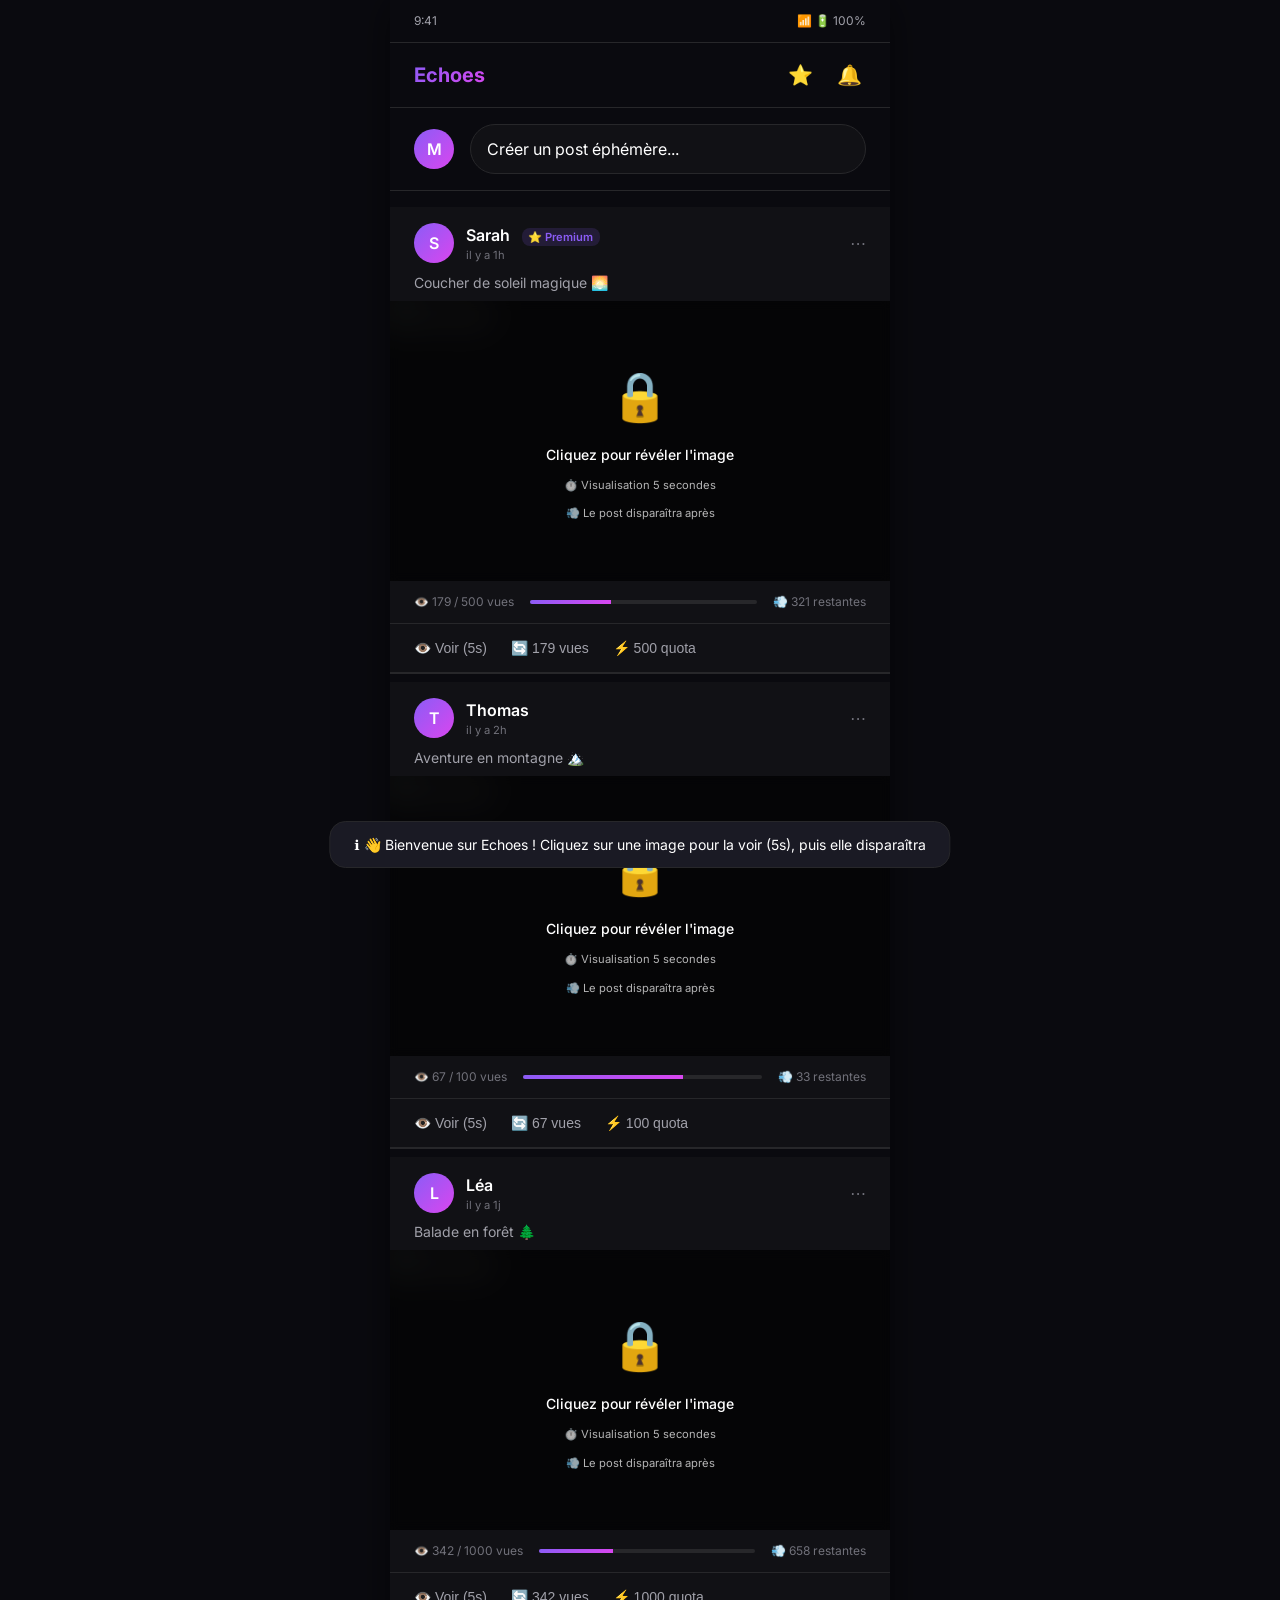
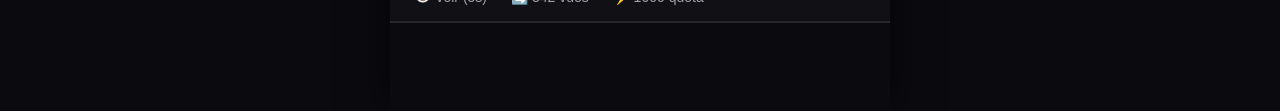
==== demo.html @ 2667cd4c "Ajout de la structure de base" ====
<!DOCTYPE html>
<html lang="fr">
<head>
    <meta charset="UTF-8">
    <meta name="viewport" content="width=device-width, initial-scale=1.0, user-scalable=no">
    <title>Echoes – Démo interactive</title>
    <link rel="stylesheet" href="asset/css/demo.css">
    <link href="https://fonts.googleapis.com/css2?family=Inter:opsz,wght@14..32,300;14..32,400;14..32,500;14..32,600;14..32,700&display=swap" rel="stylesheet">
</head>
<body>
    <div class="demo-container">
        <!-- Status Bar -->
        <div class="status-bar">
            <span>9:41</span>
            <span>📶 🔋 100%</span>
        </div>

        <!-- Header -->
        <div class="header">
            <div class="logo">Echoes</div>
            <div class="header-actions">
                <button class="icon-btn" id="upgradeBtn" title="Premium">⭐</button>
                <button class="icon-btn" id="notifBtn">🔔</button>
            </div>
        </div>

        <!-- Create Post Bar -->
        <div class="create-bar" id="createBar">
            <div class="avatar" id="userAvatar">M</div>
            <div class="create-input" id="openCreateModal">
                Créer un post éphémère...
            </div>
        </div>

        <!-- Feed -->
        <div class="feed" id="feed">
            <!-- Posts will be injected here -->
        </div>
    </div>

    <!-- Modal Création Post -->
    <div class="modal" id="createModal">
        <div class="modal-content">
            <div class="modal-header">
                <h3>Nouveau post</h3>
                <button class="icon-btn" id="closeModal">✕</button>
            </div>
            <div class="modal-body">
                <div class="media-preview" id="mediaPreview">
                    <span>📸</span>
                    <p>Cliquez pour ajouter un média</p>
                </div>
                <div class="quota-selector">
                    <label>Nombre de vues</label>
                    <div class="quota-options" id="quotaOptions">
                        <div class="quota-option" data-quota="100">100 vues</div>
                        <div class="quota-option" data-quota="500">500 vues</div>
                        <div class="quota-option" data-quota="1000">1000 vues</div>
                    </div>
                </div>
                <div class="premium-note" id="premiumNote">
                    ⭐ Premium : choisissez n'importe quel nombre de vues (1 à 1M)
                </div>
            </div>
            <div class="modal-footer">
                <button class="btn btn-outline" id="cancelPost">Annuler</button>
                <button class="btn btn-primary" id="publishPost">Publier</button>
            </div>
        </div>
    </div>

    <script src="asset/js/script.js"></script>
</body>
</html>
---- asset/css/demo.css ----
* {
    margin: 0;
    padding: 0;
    box-sizing: border-box;
}

:root {
    --bg-dark: #0a0a0f;
    --bg-card: #111115;
    --bg-elevated: #1a1a24;
    --text-primary: #ffffff;
    --text-secondary: #a1a1aa;
    --text-muted: #71717a;
    --accent: #8b5cf6;
    --accent-dark: #7c3aed;
    --accent-glow: rgba(139, 92, 246, 0.3);
    --success: #10b981;
    --warning: #f59e0b;
    --danger: #ef4444;
    --border: #27272a;
    --gradient: linear-gradient(135deg, #8b5cf6 0%, #d946ef 100%);
}

body {
    font-family: 'Inter', system-ui, -apple-system, sans-serif;
    background: var(--bg-dark);
    color: var(--text-primary);
    line-height: 1.5;
}

.demo-container {
    max-width: 500px;
    margin: 0 auto;
    background: var(--bg-dark);
    min-height: 100vh;
    box-shadow: 0 0 40px rgba(0, 0, 0, 0.5);
}

.status-bar {
    display: flex;
    justify-content: space-between;
    padding: 0.75rem 1.5rem;
    background: var(--bg-dark);
    font-size: 0.75rem;
    color: var(--text-secondary);
    border-bottom: 1px solid var(--border);
}

.header {
    display: flex;
    justify-content: space-between;
    align-items: center;
    padding: 1rem 1.5rem;
    border-bottom: 1px solid var(--border);
}

.logo {
    font-size: 1.25rem;
    font-weight: 700;
    background: var(--gradient);
    -webkit-background-clip: text;
    background-clip: text;
    color: transparent;
}

.header-actions {
    display: flex;
    gap: 1rem;
}

.icon-btn {
    background: none;
    border: none;
    color: var(--text-secondary);
    font-size: 1.25rem;
    cursor: pointer;
    padding: 0.25rem;
    transition: color 0.2s;
}

.icon-btn:hover {
    color: var(--accent);
}

#resetBtn:hover {
    color: var(--warning);
}

.create-bar {
    padding: 1rem 1.5rem;
    border-bottom: 1px solid var(--border);
    display: flex;
    gap: 1rem;
    align-items: center;
}

.avatar {
    width: 40px;
    height: 40px;
    background: var(--gradient);
    border-radius: 50%;
    display: flex;
    align-items: center;
    justify-content: center;
    font-weight: 600;
}

.create-input {
    flex: 1;
    background: var(--bg-card);
    border: 1px solid var(--border);
    border-radius: 2rem;
    padding: 0.75rem 1rem;
    color: var(--text-primary);
    cursor: pointer;
    transition: all 0.2s;
}

.create-input:hover {
    border-color: var(--accent);
}

.feed {
    padding: 1rem 0 5rem;
}

.post-card {
    background: var(--bg-card);
    border-bottom: 1px solid var(--border);
    margin-bottom: 0.5rem;
    transition: all 0.3s ease;
}

.post-card.disappeared {
    display: none;
}

.post-header {
    display: flex;
    align-items: center;
    gap: 0.75rem;
    padding: 1rem 1.5rem 0.5rem;
}

.post-avatar {
    width: 40px;
    height: 40px;
    background: var(--gradient);
    border-radius: 50%;
    display: flex;
    align-items: center;
    justify-content: center;
    font-weight: 600;
}

.post-user {
    flex: 1;
}

.post-name {
    font-weight: 600;
}

.post-badge {
    font-size: 0.7rem;
    color: var(--accent);
    background: rgba(139, 92, 246, 0.15);
    padding: 0.15rem 0.4rem;
    border-radius: 0.5rem;
    margin-left: 0.5rem;
}

.post-time {
    font-size: 0.7rem;
    color: var(--text-muted);
}

.post-menu {
    color: var(--text-muted);
    cursor: pointer;
}

.post-media {
    position: relative;
    cursor: pointer;
}

.image-container {
    position: relative;
    width: 100%;
    height: 280px;
    overflow: hidden;
}

.post-image {
    width: 100%;
    height: 100%;
    object-fit: cover;
    transition: filter 0.3s ease;
}

.post-image.blurred {
    filter: blur(20px);
    transform: scale(1.05);
}

.post-image.revealed {
    filter: blur(0);
    transform: scale(1);
}

.image-overlay {
    position: absolute;
    top: 0;
    left: 0;
    right: 0;
    bottom: 0;
    background: rgba(0, 0, 0, 0.7);
    display: flex;
    flex-direction: column;
    align-items: center;
    justify-content: center;
    gap: 0.75rem;
    backdrop-filter: blur(4px);
    transition: all 0.3s ease;
}

.image-overlay span {
    font-size: 3rem;
}

.image-overlay p {
    color: white;
    font-size: 0.875rem;
    font-weight: 500;
}

.image-overlay small {
    color: rgba(255, 255, 255, 0.7);
    font-size: 0.7rem;
}

.image-overlay.hidden {
    display: none;
}

.timer-overlay {
    position: absolute;
    top: 0;
    left: 0;
    right: 0;
    bottom: 0;
    background: rgba(0, 0, 0, 0.4);
    display: flex;
    align-items: flex-start;
    justify-content: flex-end;
    z-index: 20;
    pointer-events: none;
}

.timer-badge {
    background: rgba(0, 0, 0, 0.85);
    backdrop-filter: blur(8px);
    border-radius: 2rem;
    padding: 0.5rem 1rem;
    margin: 1rem;
    display: flex;
    align-items: center;
    gap: 0.75rem;
    border: 1px solid rgba(255, 255, 255, 0.2);
    box-shadow: 0 4px 12px rgba(0, 0, 0, 0.3);
    pointer-events: auto;
}

.timer-circle {
    width: 36px;
    height: 36px;
    border-radius: 50%;
    background: var(--accent);
    display: flex;
    align-items: center;
    justify-content: center;
    font-size: 1rem;
    font-weight: 700;
    color: white;
}

.timer-text {
    color: white;
    font-size: 0.75rem;
    font-weight: 500;
}

.timer-warning {
    font-size: 0.7rem;
    color: rgba(255, 255, 255, 0.7);
}

.post-actions {
    display: flex;
    gap: 1.5rem;
    padding: 0.5rem 1.5rem;
    border-top: 1px solid var(--border);
    border-bottom: 1px solid var(--border);
}

.action-btn {
    background: none;
    border: none;
    color: var(--text-secondary);
    display: flex;
    align-items: center;
    gap: 0.5rem;
    padding: 0.5rem 0;
    cursor: pointer;
    font-size: 0.875rem;
    transition: color 0.2s;
}

.action-btn:hover {
    color: var(--accent);
}

.action-btn:disabled {
    opacity: 0.5;
    cursor: not-allowed;
}

.view-counter {
    padding: 0.75rem 1.5rem;
    font-size: 0.75rem;
    color: var(--text-muted);
    display: flex;
    justify-content: space-between;
    align-items: center;
}

.view-progress {
    flex: 1;
    height: 4px;
    background: var(--border);
    border-radius: 2px;
    margin-left: 1rem;
    margin-right: 1rem;
    overflow: hidden;
}

.view-progress-fill {
    height: 100%;
    background: var(--gradient);
    width: 0%;
    transition: width 0.3s;
}

.modal {
    display: none;
    position: fixed;
    top: 0;
    left: 0;
    right: 0;
    bottom: 0;
    background: rgba(0, 0, 0, 0.8);
    z-index: 1000;
    align-items: center;
    justify-content: center;
    padding: 1rem;
}

.modal.active {
    display: flex;
}

.modal-content {
    background: var(--bg-card);
    border-radius: 1.5rem;
    max-width: 400px;
    width: 100%;
    overflow: hidden;
}

.modal-header {
    display: flex;
    justify-content: space-between;
    align-items: center;
    padding: 1rem;
    border-bottom: 1px solid var(--border);
}

.modal-body {
    padding: 1rem;
}

.media-preview {
    background: var(--bg-elevated);
    height: 200px;
    border-radius: 1rem;
    display: flex;
    flex-direction: column;
    align-items: center;
    justify-content: center;
    gap: 0.5rem;
    margin-bottom: 1rem;
    cursor: pointer;
    transition: all 0.2s;
}

.media-preview:hover {
    border: 1px solid var(--accent);
}

.media-preview span {
    font-size: 2.5rem;
}

.media-preview p {
    font-size: 0.875rem;
    color: var(--text-muted);
}

.quota-selector {
    margin: 1rem 0;
}

.quota-selector label {
    font-size: 0.875rem;
    color: var(--text-secondary);
    display: block;
    margin-bottom: 0.5rem;
}

.quota-options {
    display: flex;
    gap: 0.5rem;
    margin-top: 0.5rem;
    flex-wrap: wrap;
}

.quota-option {
    background: var(--bg-elevated);
    border: 1px solid var(--border);
    border-radius: 2rem;
    padding: 0.5rem 1rem;
    cursor: pointer;
    transition: all 0.2s;
    font-size: 0.875rem;
}

.quota-option:hover {
    border-color: var(--accent);
}

.quota-option.selected {
    background: var(--accent);
    border-color: var(--accent);
}

.premium-note {
    background: rgba(139, 92, 246, 0.1);
    padding: 0.75rem;
    border-radius: 0.75rem;
    font-size: 0.75rem;
    color: var(--accent);
    margin: 1rem 0;
}

.modal-footer {
    display: flex;
    gap: 1rem;
    padding: 1rem;
    border-top: 1px solid var(--border);
}

.notification {
    position: fixed;
    bottom: 2rem;
    left: 50%;
    transform: translateX(-50%);
    background: var(--bg-elevated);
    border: 1px solid var(--border);
    border-radius: 1rem;
    padding: 0.75rem 1.5rem;
    display: flex;
    align-items: center;
    gap: 0.75rem;
    z-index: 1100;
    animation: slideUp 0.3s ease;
    font-size: 0.875rem;
}

@keyframes slideUp {
    from {
        opacity: 0;
        transform: translateX(-50%) translateY(20px);
    }
    to {
        opacity: 1;
        transform: translateX(-50%) translateY(0);
    }
}

.btn {
    padding: 0.75rem 1.5rem;
    border-radius: 2rem;
    font-weight: 500;
    cursor: pointer;
    border: none;
    font-family: inherit;
    font-size: 0.875rem;
    transition: all 0.2s;
}

.btn-primary {
    background: var(--gradient);
    color: white;
    flex: 1;
}

.btn-primary:hover {
    transform: translateY(-1px);
    box-shadow: 0 4px 12px var(--accent-glow);
}

.btn-outline {
    background: transparent;
    border: 1px solid var(--border);
    color: var(--text-primary);
    flex: 1;
}

.btn-outline:hover {
    border-color: var(--accent);
    background: rgba(139, 92, 246, 0.1);
}

.empty-state {
    text-align: center;
    padding: 3rem;
    color: var(--text-muted);
}

.empty-state span {
    font-size: 3rem;
    display: block;
    margin-bottom: 1rem;
}

.empty-state p {
    margin-bottom: 0.5rem;
}

.hidden {
    display: none;
}

@media (max-width: 500px) {
    .demo-container {
        max-width: 100%;
    }
    
    .post-actions {
        gap: 1rem;
    }
    
    .action-btn {
        font-size: 0.75rem;
    }
    
    .timer-badge {
        padding: 0.4rem 0.8rem;
        margin: 0.75rem;
    }
    
    .timer-circle {
        width: 30px;
        height: 30px;
        font-size: 0.875rem;
    }
}
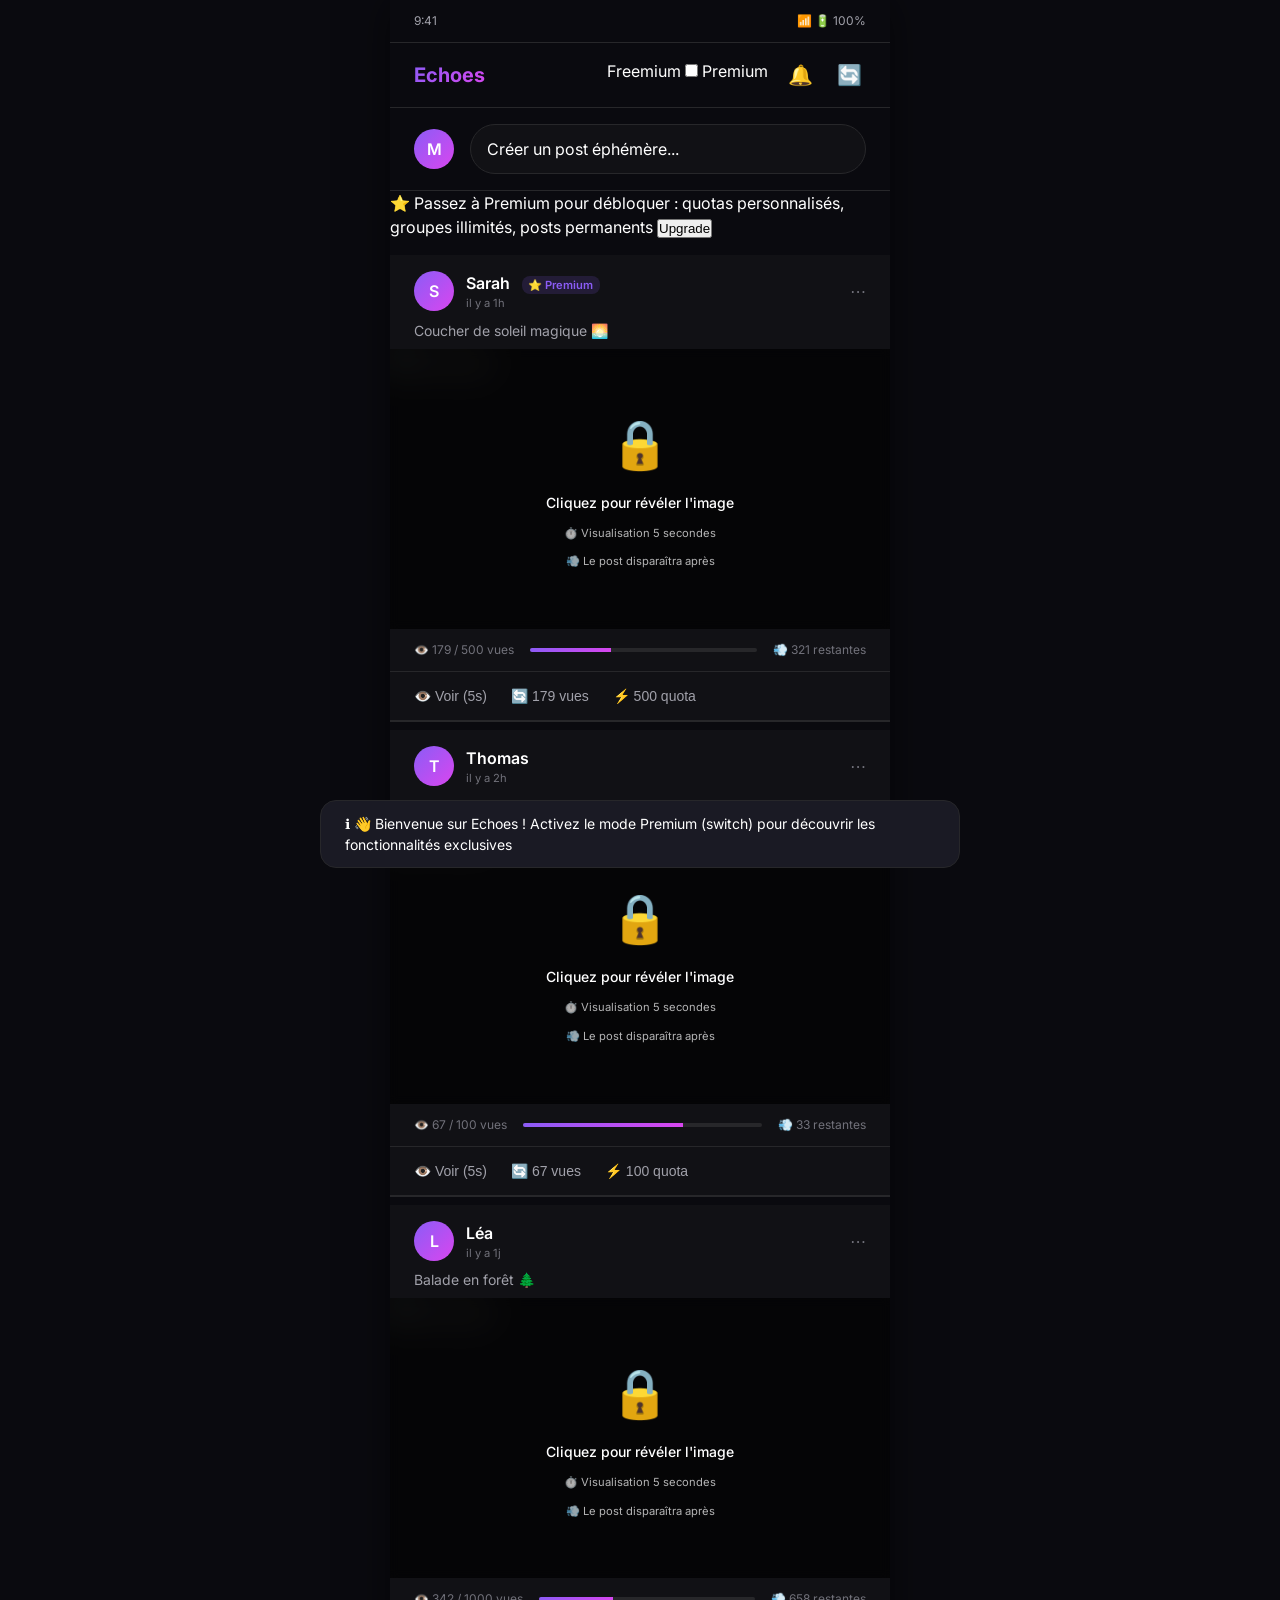
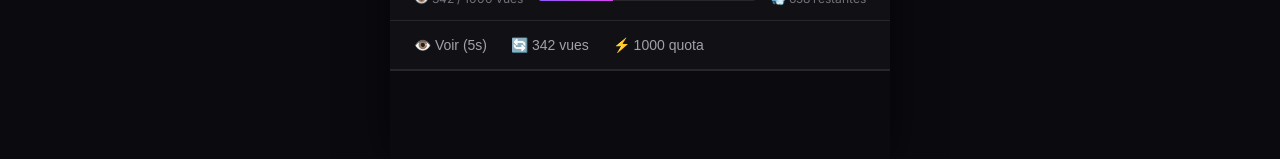
==== commit a0c96e84: "mofif" ====
--- a/demo.html
+++ b/demo.html
@@ -19,8 +19,17 @@
         <div class="header">
             <div class="logo">Echoes</div>
             <div class="header-actions">
-                <button class="icon-btn" id="upgradeBtn" title="Premium">⭐</button>
+                <!-- Premium Switch -->
+                <div class="premium-switch-container">
+                    <span class="switch-label freemium-label">Freemium</span>
+                    <label class="switch">
+                        <input type="checkbox" id="premiumSwitch">
+                        <span class="slider round"></span>
+                    </label>
+                    <span class="switch-label premium-label">Premium</span>
+                </div>
                 <button class="icon-btn" id="notifBtn">🔔</button>
+                <button class="icon-btn" id="resetBtn" title="Réinitialiser">🔄</button>
             </div>
         </div>
 
@@ -29,6 +38,23 @@
             <div class="avatar" id="userAvatar">M</div>
             <div class="create-input" id="openCreateModal">
                 Créer un post éphémère...
+            </div>
+        </div>
+
+        <!-- Premium Banner (visible seulement en mode freemium) -->
+        <div class="premium-banner" id="premiumBanner">
+            ⭐ Passez à Premium pour débloquer : quotas personnalisés, groupes illimités, posts permanents
+            <button class="banner-btn" id="bannerUpgradeBtn">Upgrade</button>
+        </div>
+
+        <!-- Premium Features Demo (visible seulement en mode premium) -->
+        <div class="premium-features-demo" id="premiumFeaturesDemo">
+            <div class="premium-demo-card">
+                <span>✨</span>
+                <div>
+                    <strong>Mode Premium actif</strong>
+                    <p>Quotas personnalisés • Groupes illimités • Posts permanents</p>
+                </div>
             </div>
         </div>
 
@@ -57,9 +83,21 @@
                         <div class="quota-option" data-quota="500">500 vues</div>
                         <div class="quota-option" data-quota="1000">1000 vues</div>
                     </div>
+                    <!-- Premium custom quota input (visible seulement en mode premium) -->
+                    <div class="custom-quota-container" id="customQuotaContainer" style="display: none;">
+                        <label>Ou personnalisez votre quota (Premium)</label>
+                        <input type="number" id="customQuotaInput" placeholder="Ex: 564" min="1" max="1000000" class="custom-quota-input">
+                    </div>
                 </div>
                 <div class="premium-note" id="premiumNote">
                     ⭐ Premium : choisissez n'importe quel nombre de vues (1 à 1M)
+                </div>
+                <!-- Permanent post option (Premium only) -->
+                <div class="permanent-option" id="permanentOption" style="display: none;">
+                    <label class="permanent-checkbox">
+                        <input type="checkbox" id="permanentCheckbox">
+                        <span>📌 Post permanent (ne disparaît jamais)</span>
+                    </label>
                 </div>
             </div>
             <div class="modal-footer">
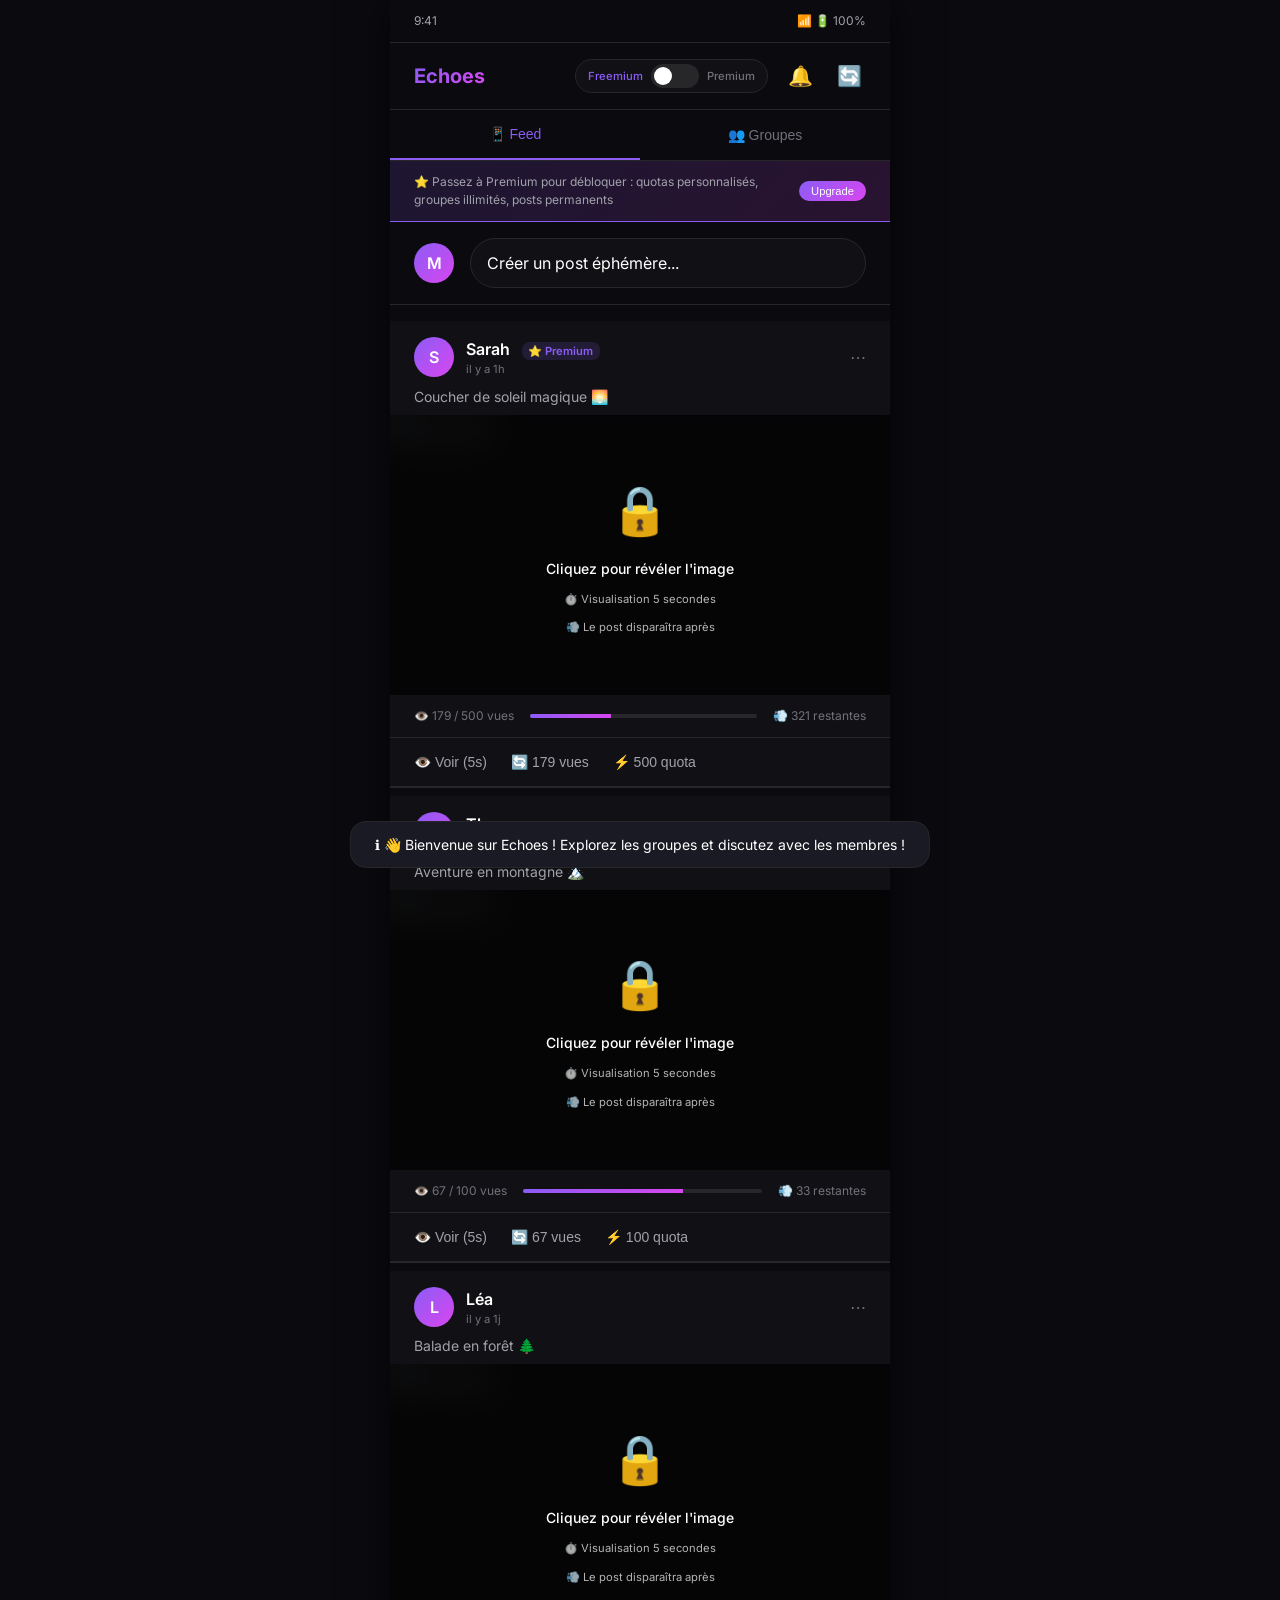
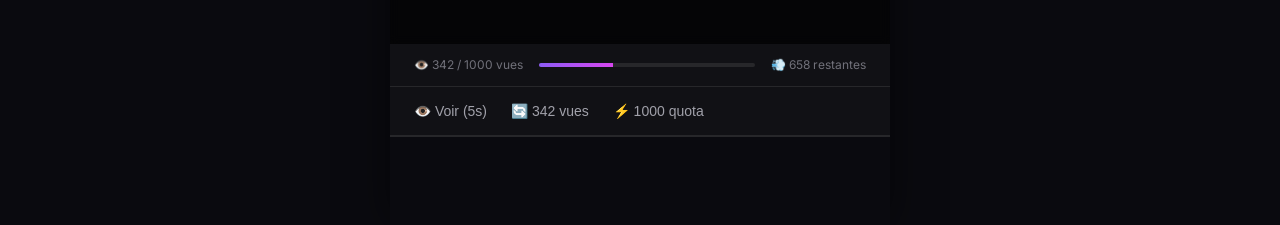
==== commit 8f6b8119: "v.3 de la demo" ====
--- a/demo.html
+++ b/demo.html
@@ -33,12 +33,10 @@
             </div>
         </div>
 
-        <!-- Create Post Bar -->
-        <div class="create-bar" id="createBar">
-            <div class="avatar" id="userAvatar">M</div>
-            <div class="create-input" id="openCreateModal">
-                Créer un post éphémère...
-            </div>
+        <!-- Navigation Tabs -->
+        <div class="nav-tabs">
+            <button class="tab-btn active" data-tab="feed">📱 Feed</button>
+            <button class="tab-btn" data-tab="groups">👥 Groupes</button>
         </div>
 
         <!-- Premium Banner (visible seulement en mode freemium) -->
@@ -58,9 +56,32 @@
             </div>
         </div>
 
+        <!-- Create Post Bar (visible dans l'onglet Feed) -->
+        <div class="create-bar" id="createBar">
+            <div class="avatar" id="userAvatar">M</div>
+            <div class="create-input" id="openCreateModal">
+                Créer un post éphémère...
+            </div>
+        </div>
+
+        <!-- Create Group Bar (visible dans l'onglet Groupes) -->
+        <div class="create-group-bar hidden" id="createGroupBar">
+            <div class="avatar" id="groupAvatar">👥</div>
+            <div class="create-input" id="openCreateGroupModal">
+                Créer un nouveau groupe...
+            </div>
+        </div>
+
         <!-- Feed -->
         <div class="feed" id="feed">
             <!-- Posts will be injected here -->
+        </div>
+
+        <!-- Groups View -->
+        <div class="groups-view hidden" id="groupsView">
+            <div class="groups-list" id="groupsList">
+                <!-- Groups will be injected here -->
+            </div>
         </div>
     </div>
 
@@ -83,16 +104,20 @@
                         <div class="quota-option" data-quota="500">500 vues</div>
                         <div class="quota-option" data-quota="1000">1000 vues</div>
                     </div>
-                    <!-- Premium custom quota input (visible seulement en mode premium) -->
                     <div class="custom-quota-container" id="customQuotaContainer" style="display: none;">
                         <label>Ou personnalisez votre quota (Premium)</label>
                         <input type="number" id="customQuotaInput" placeholder="Ex: 564" min="1" max="1000000" class="custom-quota-input">
                     </div>
                 </div>
+                <div class="group-selector" id="groupSelector">
+                    <label>Publier dans un groupe (optionnel)</label>
+                    <select id="groupSelect" class="group-select">
+                        <option value="">Mon feed public</option>
+                    </select>
+                </div>
                 <div class="premium-note" id="premiumNote">
                     ⭐ Premium : choisissez n'importe quel nombre de vues (1 à 1M)
                 </div>
-                <!-- Permanent post option (Premium only) -->
                 <div class="permanent-option" id="permanentOption" style="display: none;">
                     <label class="permanent-checkbox">
                         <input type="checkbox" id="permanentCheckbox">
@@ -107,6 +132,110 @@
         </div>
     </div>
 
+    <!-- Modal Création Groupe -->
+    <div class="modal" id="createGroupModal">
+        <div class="modal-content">
+            <div class="modal-header">
+                <h3>Nouveau groupe</h3>
+                <button class="icon-btn" id="closeGroupModal">✕</button>
+            </div>
+            <div class="modal-body">
+                <div class="group-field">
+                    <label>Nom du groupe</label>
+                    <input type="text" id="groupNameInput" placeholder="Ex: Photographes, Famille, etc." class="group-input">
+                </div>
+                <div class="group-field">
+                    <label>Description</label>
+                    <textarea id="groupDescInput" placeholder="Décrivez votre groupe..." class="group-textarea" rows="2"></textarea>
+                </div>
+                <div class="group-field">
+                    <label>Visibilité</label>
+                    <div class="visibility-options">
+                        <label class="visibility-option">
+                            <input type="radio" name="visibility" value="public" checked> 🌍 Public
+                        </label>
+                        <label class="visibility-option">
+                            <input type="radio" name="visibility" value="private"> 🔒 Privé
+                        </label>
+                        <label class="visibility-option">
+                            <input type="radio" name="visibility" value="hidden"> 🕶️ Caché
+                        </label>
+                    </div>
+                </div>
+                <div class="premium-group-note" id="premiumGroupNote">
+                    ⭐ Premium : groupes illimités, personnalisation avancée
+                </div>
+                <div class="group-settings-premium" id="groupSettingsPremium" style="display: none;">
+                    <div class="group-field">
+                        <label>⚙️ Personnalisation (Premium)</label>
+                        <div class="premium-settings">
+                            <label class="setting-checkbox">
+                                <input type="checkbox" id="customQuotaGroup"> Quota par défaut personnalisable
+                            </label>
+                            <label class="setting-checkbox">
+                                <input type="checkbox" id="mixedMembers"> Autoriser les membres Freemium
+                            </label>
+                        </div>
+                    </div>
+                </div>
+            </div>
+            <div class="modal-footer">
+                <button class="btn btn-outline" id="cancelGroup">Annuler</button>
+                <button class="btn btn-primary" id="createGroupBtn">Créer le groupe</button>
+            </div>
+        </div>
+    </div>
+
+    <!-- Modal Détails Groupe avec Discussion -->
+    <div class="modal" id="groupDetailModal">
+        <div class="modal-content modal-group-detail">
+            <div class="modal-header">
+                <h3 id="groupDetailTitle">Groupe</h3>
+                <button class="icon-btn" id="closeGroupDetailModal">✕</button>
+            </div>
+            <div class="modal-body">
+                <!-- Navigation interne du groupe -->
+                <div class="group-inner-tabs">
+                    <button class="group-inner-tab active" data-inner-tab="discussion">💬 Discussion</button>
+                    <button class="group-inner-tab" data-inner-tab="posts">📸 Posts éphémères</button>
+                    <button class="group-inner-tab" data-inner-tab="members">👥 Membres</button>
+                </div>
+
+                <!-- Discussion Tab -->
+                <div class="group-discussion-tab" id="groupDiscussionTab">
+                    <div class="chat-messages" id="chatMessages">
+                        <!-- Messages will be injected here -->
+                    </div>
+                    <div class="chat-input-container">
+                        <input type="text" id="chatMessageInput" placeholder="Écrire un message..." class="chat-input">
+                        <button class="chat-send-btn" id="sendChatMessage">Envoyer</button>
+                    </div>
+                </div>
+
+                <!-- Posts Tab -->
+                <div class="group-posts-tab hidden" id="groupPostsTab">
+                    <div class="group-posts-header">
+                        <button class="btn btn-primary btn-sm" id="createGroupPostFromModal">+ Publier un post éphémère</button>
+                    </div>
+                    <div class="group-posts-list" id="groupPostsList">
+                        <!-- Group posts will be injected here -->
+                    </div>
+                </div>
+
+                <!-- Members Tab -->
+                <div class="group-members-tab hidden" id="groupMembersTab">
+                    <div class="group-members-list" id="groupMembersContainer">
+                        <!-- Members will be injected here -->
+                    </div>
+                </div>
+
+                <div class="group-actions" id="groupActions">
+                    <button class="btn btn-outline" id="leaveGroupBtn">Quitter le groupe</button>
+                </div>
+            </div>
+        </div>
+    </div>
+
     <script src="asset/js/script.js"></script>
 </body>
 </html>
--- a/asset/css/demo.css
+++ b/asset/css/demo.css
@@ -575,4 +575,883 @@
         height: 30px;
         font-size: 0.875rem;
     }
+}
+
+/* Premium Switch */
+.premium-switch-container {
+    display: flex;
+    align-items: center;
+    gap: 0.5rem;
+    background: var(--bg-card);
+    padding: 0.25rem 0.75rem;
+    border-radius: 2rem;
+    border: 1px solid var(--border);
+}
+
+.switch-label {
+    font-size: 0.7rem;
+    font-weight: 500;
+    transition: color 0.2s;
+}
+
+.freemium-label {
+    color: var(--text-muted);
+}
+
+.premium-label {
+    color: var(--text-muted);
+}
+
+.switch-label.active {
+    color: var(--accent);
+}
+
+.switch {
+    position: relative;
+    display: inline-block;
+    width: 48px;
+    height: 24px;
+}
+
+.switch input {
+    opacity: 0;
+    width: 0;
+    height: 0;
+}
+
+.slider {
+    position: absolute;
+    cursor: pointer;
+    top: 0;
+    left: 0;
+    right: 0;
+    bottom: 0;
+    background-color: var(--border);
+    transition: 0.3s;
+    border-radius: 34px;
+}
+
+.slider:before {
+    position: absolute;
+    content: "";
+    height: 18px;
+    width: 18px;
+    left: 3px;
+    bottom: 3px;
+    background-color: white;
+    transition: 0.3s;
+    border-radius: 50%;
+}
+
+input:checked + .slider {
+    background: var(--gradient);
+}
+
+input:checked + .slider:before {
+    transform: translateX(24px);
+}
+
+/* Premium Banner */
+.premium-banner {
+    background: linear-gradient(135deg, rgba(139, 92, 246, 0.15), rgba(217, 70, 239, 0.15));
+    border-bottom: 1px solid var(--accent);
+    padding: 0.75rem 1.5rem;
+    display: flex;
+    align-items: center;
+    justify-content: space-between;
+    font-size: 0.75rem;
+    color: var(--text-secondary);
+}
+
+.premium-banner.hidden {
+    display: none;
+}
+
+.banner-btn {
+    background: var(--gradient);
+    border: none;
+    border-radius: 2rem;
+    padding: 0.25rem 0.75rem;
+    color: white;
+    font-size: 0.7rem;
+    cursor: pointer;
+    transition: all 0.2s;
+}
+
+.banner-btn:hover {
+    transform: scale(1.02);
+    box-shadow: 0 2px 8px var(--accent-glow);
+}
+
+/* Premium Features Demo */
+.premium-features-demo {
+    background: linear-gradient(135deg, rgba(139, 92, 246, 0.1), rgba(217, 70, 239, 0.1));
+    border-bottom: 1px solid var(--accent);
+    padding: 0.75rem 1.5rem;
+}
+
+.premium-features-demo.hidden {
+    display: none;
+}
+
+.premium-demo-card {
+    display: flex;
+    align-items: center;
+    gap: 0.75rem;
+    font-size: 0.75rem;
+}
+
+.premium-demo-card span {
+    font-size: 1.25rem;
+}
+
+.premium-demo-card strong {
+    color: var(--accent);
+    font-size: 0.8rem;
+}
+
+.premium-demo-card p {
+    color: var(--text-muted);
+    font-size: 0.7rem;
+}
+
+/* Navigation Tabs */
+.nav-tabs {
+    display: flex;
+    border-bottom: 1px solid var(--border);
+    background: var(--bg-dark);
+}
+
+.tab-btn {
+    flex: 1;
+    background: none;
+    border: none;
+    padding: 1rem;
+    font-size: 0.875rem;
+    font-weight: 500;
+    color: var(--text-muted);
+    cursor: pointer;
+    transition: all 0.2s;
+}
+
+.tab-btn.active {
+    color: var(--accent);
+    border-bottom: 2px solid var(--accent);
+}
+
+.tab-btn:hover:not(.active) {
+    color: var(--text-secondary);
+    background: var(--bg-card);
+}
+
+/* Create Group Bar */
+.create-group-bar {
+    padding: 1rem 1.5rem;
+    border-bottom: 1px solid var(--border);
+    display: flex;
+    gap: 1rem;
+    align-items: center;
+}
+
+/* Groups View */
+.groups-view {
+    padding: 1rem;
+}
+
+.groups-list {
+    display: flex;
+    flex-direction: column;
+    gap: 1rem;
+}
+
+.group-card {
+    background: var(--bg-card);
+    border: 1px solid var(--border);
+    border-radius: 1rem;
+    padding: 1rem;
+    cursor: pointer;
+    transition: all 0.2s;
+}
+
+.group-card:hover {
+    border-color: var(--accent);
+    transform: translateY(-2px);
+}
+
+.group-card-header {
+    display: flex;
+    align-items: center;
+    gap: 0.75rem;
+    margin-bottom: 0.5rem;
+}
+
+.group-avatar {
+    width: 48px;
+    height: 48px;
+    background: var(--gradient);
+    border-radius: 1rem;
+    display: flex;
+    align-items: center;
+    justify-content: center;
+    font-size: 1.5rem;
+}
+
+.group-info {
+    flex: 1;
+}
+
+.group-name {
+    font-weight: 600;
+    font-size: 1rem;
+}
+
+.group-badge {
+    font-size: 0.65rem;
+    padding: 0.2rem 0.5rem;
+    border-radius: 1rem;
+    margin-left: 0.5rem;
+}
+
+.group-badge.premium {
+    background: var(--gradient);
+    color: white;
+}
+
+.group-badge.private {
+    background: rgba(139, 92, 246, 0.2);
+    color: var(--accent);
+}
+
+.group-meta {
+    font-size: 0.7rem;
+    color: var(--text-muted);
+    margin-top: 0.25rem;
+}
+
+.group-description {
+    font-size: 0.8rem;
+    color: var(--text-secondary);
+    margin: 0.5rem 0;
+}
+
+.group-stats {
+    display: flex;
+    gap: 1rem;
+    font-size: 0.7rem;
+    color: var(--text-muted);
+    margin-top: 0.5rem;
+}
+
+/* Custom Quota Input */
+.custom-quota-container {
+    margin-top: 0.75rem;
+}
+
+.custom-quota-container label {
+    font-size: 0.75rem;
+    color: var(--accent);
+    display: block;
+    margin-bottom: 0.5rem;
+}
+
+.custom-quota-input {
+    width: 100%;
+    padding: 0.75rem;
+    background: var(--bg-elevated);
+    border: 1px solid var(--border);
+    border-radius: 1rem;
+    color: var(--text-primary);
+    font-size: 0.875rem;
+}
+
+.custom-quota-input:focus {
+    outline: none;
+    border-color: var(--accent);
+}
+
+/* Permanent Post Option */
+.permanent-option {
+    margin: 1rem 0;
+    padding: 0.75rem;
+    background: rgba(139, 92, 246, 0.05);
+    border-radius: 0.75rem;
+    border: 1px solid rgba(139, 92, 246, 0.2);
+}
+
+.permanent-checkbox {
+    display: flex;
+    align-items: center;
+    gap: 0.5rem;
+    cursor: pointer;
+    font-size: 0.875rem;
+    color: var(--text-secondary);
+}
+
+.permanent-checkbox input {
+    width: 18px;
+    height: 18px;
+    cursor: pointer;
+    accent-color: var(--accent);
+}
+
+/* Group Selector */
+.group-selector {
+    margin: 1rem 0;
+}
+
+.group-selector label {
+    font-size: 0.875rem;
+    color: var(--text-secondary);
+    display: block;
+    margin-bottom: 0.5rem;
+}
+
+.group-select {
+    width: 100%;
+    padding: 0.75rem;
+    background: var(--bg-elevated);
+    border: 1px solid var(--border);
+    border-radius: 1rem;
+    color: var(--text-primary);
+    font-size: 0.875rem;
+    cursor: pointer;
+}
+
+.group-select:focus {
+    outline: none;
+    border-color: var(--accent);
+}
+
+/* Group Modal */
+.modal-group-detail {
+    max-width: 500px;
+    max-height: 80vh;
+    overflow-y: auto;
+}
+
+.group-field {
+    margin-bottom: 1rem;
+}
+
+.group-field label {
+    display: block;
+    font-size: 0.875rem;
+    color: var(--text-secondary);
+    margin-bottom: 0.5rem;
+}
+
+.group-input, .group-textarea {
+    width: 100%;
+    padding: 0.75rem;
+    background: var(--bg-elevated);
+    border: 1px solid var(--border);
+    border-radius: 1rem;
+    color: var(--text-primary);
+    font-size: 0.875rem;
+}
+
+.group-textarea {
+    resize: none;
+}
+
+.group-input:focus, .group-textarea:focus {
+    outline: none;
+    border-color: var(--accent);
+}
+
+.visibility-options {
+    display: flex;
+    gap: 1rem;
+}
+
+.visibility-option {
+    display: flex;
+    align-items: center;
+    gap: 0.5rem;
+    cursor: pointer;
+    font-size: 0.875rem;
+    color: var(--text-secondary);
+}
+
+.visibility-option input {
+    cursor: pointer;
+}
+
+.premium-group-note {
+    background: rgba(139, 92, 246, 0.1);
+    padding: 0.75rem;
+    border-radius: 0.75rem;
+    font-size: 0.75rem;
+    color: var(--accent);
+    margin: 1rem 0;
+}
+
+.group-settings-premium {
+    margin-top: 1rem;
+    padding-top: 1rem;
+    border-top: 1px solid var(--border);
+}
+
+.premium-settings {
+    display: flex;
+    flex-direction: column;
+    gap: 0.5rem;
+}
+
+.setting-checkbox {
+    display: flex;
+    align-items: center;
+    gap: 0.5rem;
+    cursor: pointer;
+    font-size: 0.8rem;
+    color: var(--text-secondary);
+}
+
+.setting-checkbox input {
+    cursor: pointer;
+    accent-color: var(--accent);
+}
+
+/* Group Detail */
+.group-detail-info {
+    margin-bottom: 1.5rem;
+    padding-bottom: 1rem;
+    border-bottom: 1px solid var(--border);
+}
+
+.group-detail-name {
+    font-size: 1.25rem;
+    font-weight: 600;
+    margin-bottom: 0.25rem;
+}
+
+.group-detail-meta {
+    font-size: 0.75rem;
+    color: var(--text-muted);
+    margin-bottom: 0.5rem;
+}
+
+.group-detail-desc {
+    font-size: 0.875rem;
+    color: var(--text-secondary);
+}
+
+.group-posts, .group-members {
+    margin-bottom: 1.5rem;
+}
+
+.group-posts h4, .group-members h4 {
+    font-size: 0.875rem;
+    color: var(--text-secondary);
+    margin-bottom: 0.75rem;
+}
+
+.group-post-item {
+    background: var(--bg-elevated);
+    border-radius: 0.75rem;
+    padding: 0.75rem;
+    margin-bottom: 0.5rem;
+    cursor: pointer;
+}
+
+.group-post-item:hover {
+    background: var(--bg-card);
+}
+
+.group-member-item {
+    display: flex;
+    align-items: center;
+    gap: 0.5rem;
+    padding: 0.5rem 0;
+    border-bottom: 1px solid var(--border);
+}
+
+.group-member-avatar {
+    width: 32px;
+    height: 32px;
+    background: var(--gradient);
+    border-radius: 50%;
+    display: flex;
+    align-items: center;
+    justify-content: center;
+    font-size: 0.8rem;
+}
+
+.group-member-name {
+    flex: 1;
+    font-size: 0.875rem;
+}
+
+.group-member-badge {
+    font-size: 0.7rem;
+    color: var(--accent);
+}
+
+.group-actions {
+    display: flex;
+    gap: 1rem;
+    margin-top: 1rem;
+    padding-top: 1rem;
+    border-top: 1px solid var(--border);
+}
+
+/* Post badge premium active */
+.post-badge.premium-active {
+    background: var(--gradient);
+    color: white;
+}
+
+/* Hidden utility */
+.hidden {
+    display: none;
+}
+
+/* Responsive */
+@media (max-width: 500px) {
+    .premium-switch-container {
+        padding: 0.2rem 0.5rem;
+    }
+    
+    .switch {
+        width: 40px;
+        height: 20px;
+    }
+    
+    .slider:before {
+        height: 14px;
+        width: 14px;
+        left: 3px;
+        bottom: 3px;
+    }
+    
+    input:checked + .slider:before {
+        transform: translateX(20px);
+    }
+    
+    .switch-label {
+        font-size: 0.6rem;
+    }
+    
+    .premium-banner, .premium-features-demo {
+        padding: 0.5rem 1rem;
+        font-size: 0.7rem;
+    }
+    
+    .visibility-options {
+        flex-direction: column;
+        gap: 0.5rem;
+    }
+    
+    .group-actions {
+        flex-direction: column;
+    }
+}
+
+/* Group Inner Tabs */
+.group-inner-tabs {
+    display: flex;
+    gap: 0.5rem;
+    margin-bottom: 1rem;
+    padding-bottom: 0.5rem;
+    border-bottom: 1px solid var(--border);
+}
+
+.group-inner-tab {
+    background: none;
+    border: none;
+    padding: 0.5rem 1rem;
+    font-size: 0.8rem;
+    color: var(--text-muted);
+    cursor: pointer;
+    border-radius: 2rem;
+    transition: all 0.2s;
+}
+
+.group-inner-tab:hover {
+    color: var(--text-secondary);
+    background: var(--bg-elevated);
+}
+
+.group-inner-tab.active {
+    background: var(--accent);
+    color: white;
+}
+
+/* Chat Styles */
+.group-discussion-tab {
+    display: flex;
+    flex-direction: column;
+    height: 400px;
+}
+
+.chat-messages {
+    flex: 1;
+    overflow-y: auto;
+    padding: 0.5rem;
+    display: flex;
+    flex-direction: column;
+    gap: 0.75rem;
+    background: var(--bg-elevated);
+    border-radius: 1rem;
+    margin-bottom: 1rem;
+}
+
+.chat-message {
+    display: flex;
+    gap: 0.75rem;
+    animation: fadeIn 0.3s ease;
+}
+
+@keyframes fadeIn {
+    from {
+        opacity: 0;
+        transform: translateY(10px);
+    }
+    to {
+        opacity: 1;
+        transform: translateY(0);
+    }
+}
+
+.chat-message-avatar {
+    width: 36px;
+    height: 36px;
+    background: var(--gradient);
+    border-radius: 50%;
+    display: flex;
+    align-items: center;
+    justify-content: center;
+    font-weight: 600;
+    font-size: 0.8rem;
+    flex-shrink: 0;
+}
+
+.chat-message-content {
+    flex: 1;
+}
+
+.chat-message-header {
+    display: flex;
+    align-items: baseline;
+    gap: 0.5rem;
+    margin-bottom: 0.25rem;
+}
+
+.chat-message-name {
+    font-weight: 600;
+    font-size: 0.8rem;
+}
+
+.chat-message-time {
+    font-size: 0.65rem;
+    color: var(--text-muted);
+}
+
+.chat-message-text {
+    font-size: 0.85rem;
+    color: var(--text-secondary);
+    line-height: 1.4;
+    word-break: break-word;
+}
+
+.chat-message-own {
+    flex-direction: row-reverse;
+}
+
+.chat-message-own .chat-message-content {
+    text-align: right;
+}
+
+.chat-message-own .chat-message-header {
+    justify-content: flex-end;
+}
+
+.chat-message-own .chat-message-text {
+    background: var(--accent);
+    color: white;
+    padding: 0.5rem 0.75rem;
+    border-radius: 1rem;
+    display: inline-block;
+}
+
+.chat-input-container {
+    display: flex;
+    gap: 0.5rem;
+}
+
+.chat-input {
+    flex: 1;
+    padding: 0.75rem;
+    background: var(--bg-card);
+    border: 1px solid var(--border);
+    border-radius: 2rem;
+    color: var(--text-primary);
+    font-size: 0.875rem;
+    font-family: inherit;
+}
+
+.chat-input:focus {
+    outline: none;
+    border-color: var(--accent);
+}
+
+.chat-send-btn {
+    background: var(--gradient);
+    border: none;
+    border-radius: 2rem;
+    padding: 0.75rem 1.25rem;
+    color: white;
+    font-weight: 500;
+    cursor: pointer;
+    transition: all 0.2s;
+}
+
+.chat-send-btn:hover {
+    transform: scale(1.02);
+    box-shadow: 0 2px 8px var(--accent-glow);
+}
+
+/* Group Posts Tab */
+.group-posts-tab, .group-members-tab {
+    min-height: 300px;
+}
+
+.group-posts-header {
+    margin-bottom: 1rem;
+}
+
+.btn-sm {
+    padding: 0.5rem 1rem;
+    font-size: 0.75rem;
+}
+
+.group-post-item {
+    background: var(--bg-card);
+    border-radius: 0.75rem;
+    padding: 0.75rem;
+    margin-bottom: 0.5rem;
+    cursor: pointer;
+    transition: all 0.2s;
+    border: 1px solid var(--border);
+}
+
+.group-post-item:hover {
+    border-color: var(--accent);
+}
+
+.group-post-header {
+    display: flex;
+    justify-content: space-between;
+    align-items: center;
+    margin-bottom: 0.5rem;
+}
+
+.group-post-author {
+    font-weight: 600;
+    font-size: 0.8rem;
+}
+
+.group-post-time {
+    font-size: 0.65rem;
+    color: var(--text-muted);
+}
+
+.group-post-caption {
+    font-size: 0.8rem;
+    color: var(--text-secondary);
+    margin-bottom: 0.5rem;
+}
+
+.group-post-stats {
+    display: flex;
+    gap: 1rem;
+    font-size: 0.7rem;
+    color: var(--text-muted);
+}
+
+/* Members List */
+.group-members-list {
+    display: flex;
+    flex-direction: column;
+    gap: 0.5rem;
+}
+
+.group-member-item {
+    display: flex;
+    align-items: center;
+    gap: 0.75rem;
+    padding: 0.5rem;
+    background: var(--bg-card);
+    border-radius: 0.75rem;
+    border: 1px solid var(--border);
+}
+
+.group-member-avatar {
+    width: 40px;
+    height: 40px;
+    background: var(--gradient);
+    border-radius: 50%;
+    display: flex;
+    align-items: center;
+    justify-content: center;
+    font-weight: 600;
+}
+
+.group-member-info {
+    flex: 1;
+}
+
+.group-member-name {
+    font-weight: 500;
+    font-size: 0.875rem;
+}
+
+.group-member-role {
+    font-size: 0.7rem;
+    color: var(--accent);
+}
+
+/* Scrollbar */
+.chat-messages::-webkit-scrollbar {
+    width: 4px;
+}
+
+.chat-messages::-webkit-scrollbar-track {
+    background: var(--border);
+    border-radius: 4px;
+}
+
+.chat-messages::-webkit-scrollbar-thumb {
+    background: var(--accent);
+    border-radius: 4px;
+}
+
+/* Responsive */
+@media (max-width: 500px) {
+    .group-inner-tabs {
+        gap: 0.25rem;
+    }
+    
+    .group-inner-tab {
+        padding: 0.4rem 0.75rem;
+        font-size: 0.7rem;
+    }
+    
+    .group-discussion-tab {
+        height: 350px;
+    }
+    
+    .chat-message-avatar {
+        width: 28px;
+        height: 28px;
+        font-size: 0.7rem;
+    }
+    
+    .chat-message-name {
+        font-size: 0.7rem;
+    }
+    
+    .chat-message-text {
+        font-size: 0.75rem;
+    }
 }
